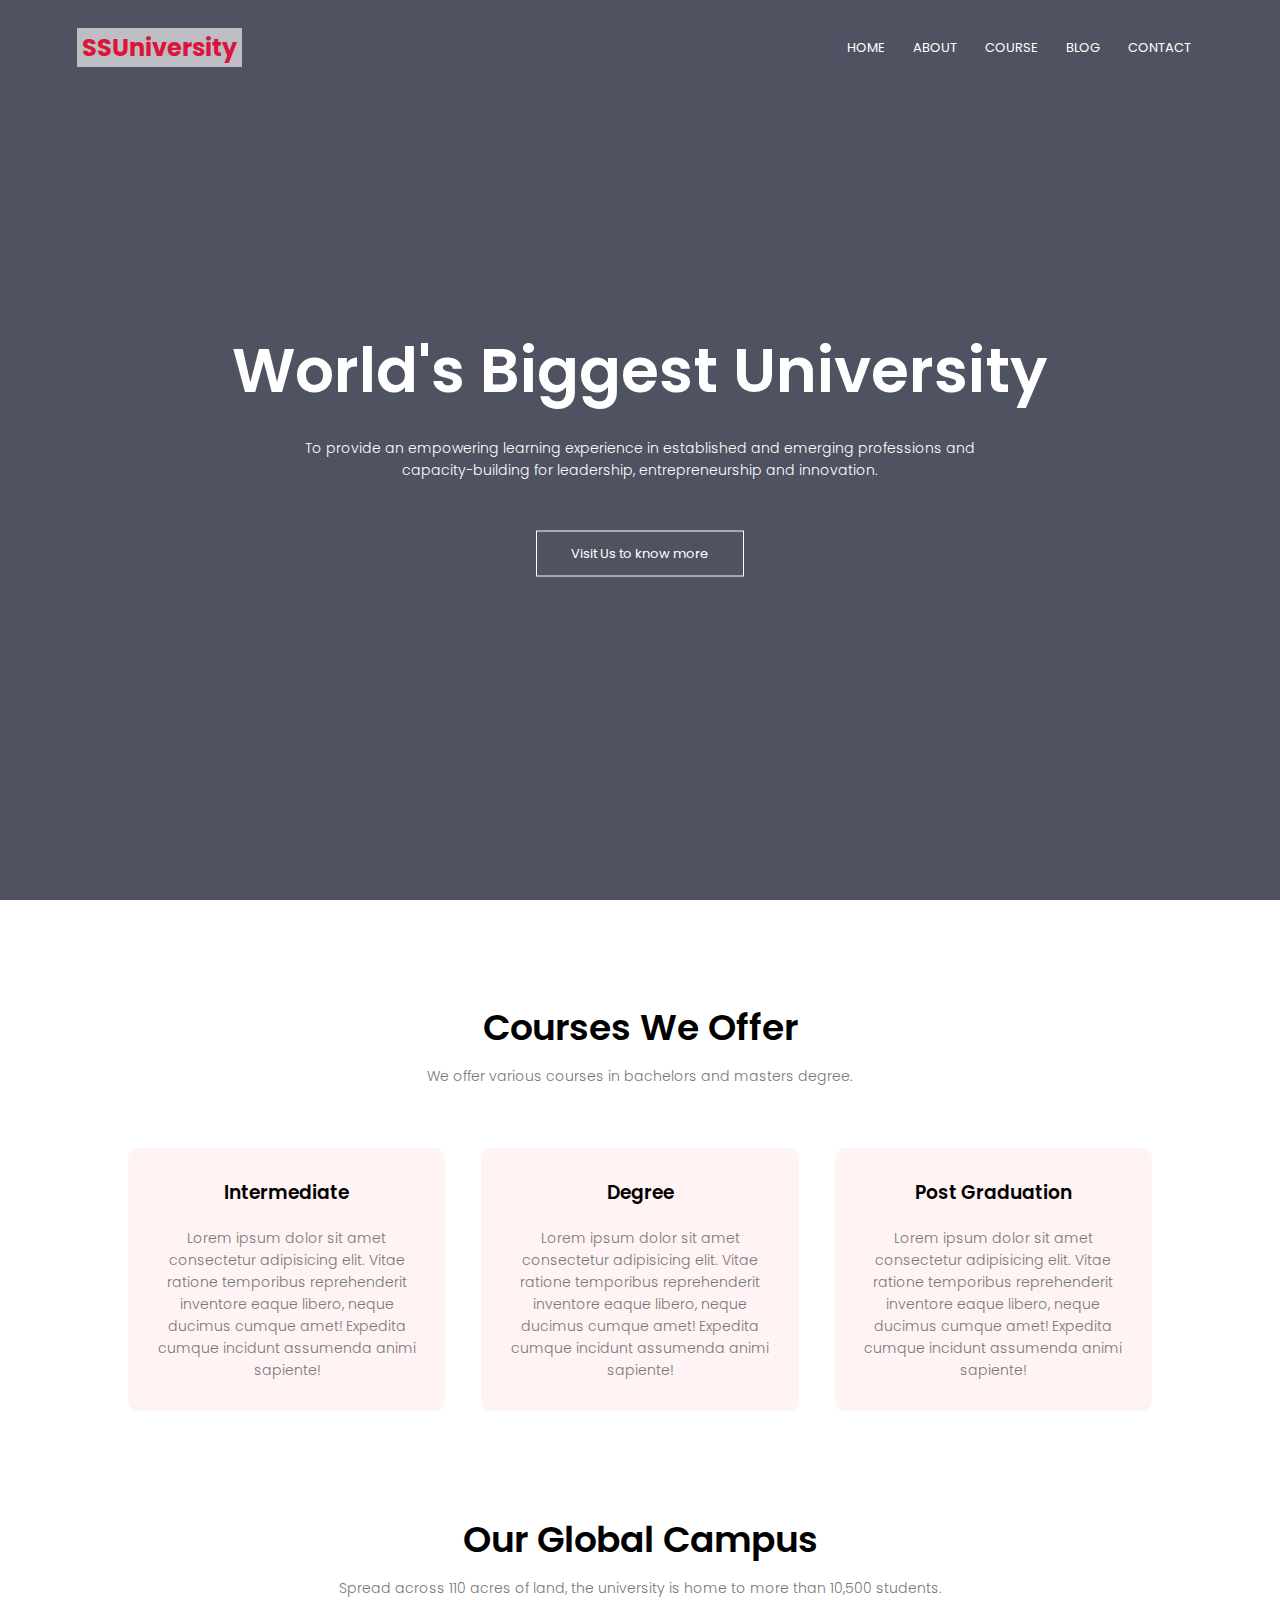
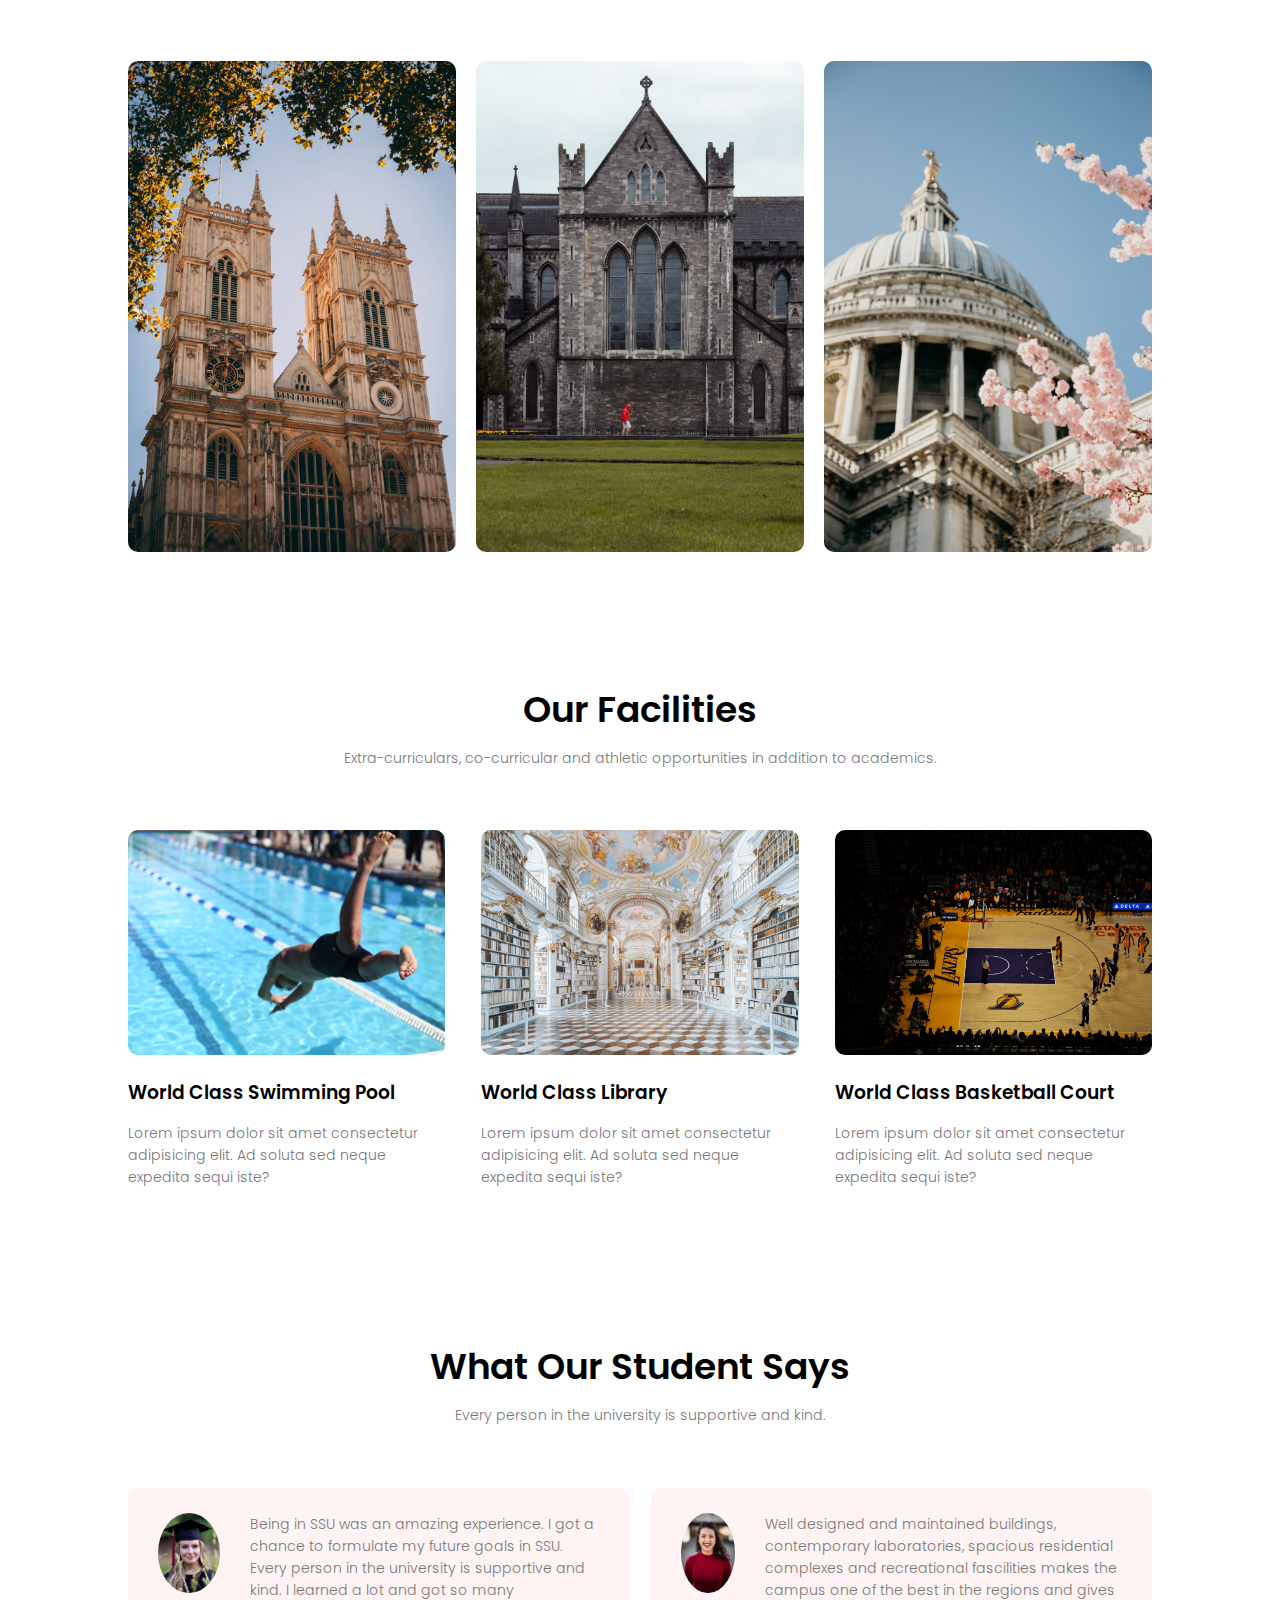
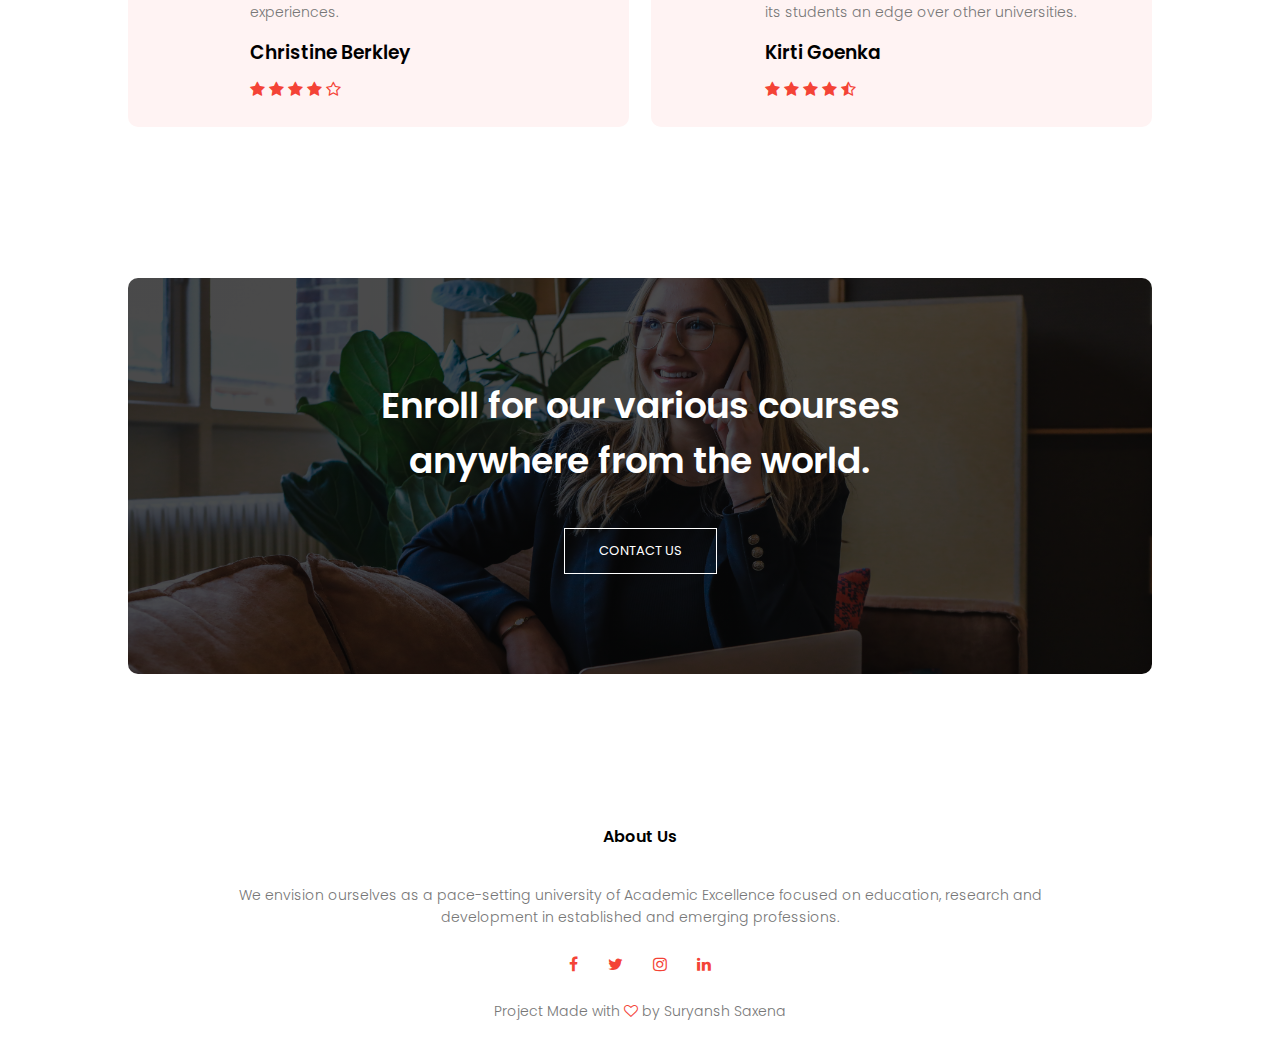
==== index.html @ 86927f14 "index done and about course blog done" ====
<!DOCTYPE html>
<html lang="en">

<head>
    <meta charset="UTF-8">
    <meta http-equiv="X-UA-Compatible" content="IE=edge">
    <meta name="viewport" content="width=device-width, initial-scale=1.0">
    <title>SS University</title>
    <link rel="stylesheet" href="style.css">
    <link rel="preconnect" href="https://fonts.googleapis.com">
    <link rel="preconnect" href="https://fonts.gstatic.com" crossorigin>
    <link href="https://fonts.googleapis.com/css2?family=Poppins:wght@100;200;300;400;600;700&display=swap"
        rel="stylesheet">
    <link rel="stylesheet" href="https://cdnjs.cloudflare.com/ajax/libs/font-awesome/4.7.0/css/font-awesome.min.css">
</head>

<body>
    <section class="header">
        <nav>
            <a href="index.html" class="logo">SSUniversity</a>
            <div class="nav-links" id="navLinks">
                <i class="fa fa-times" aria-hidden="true" onclick="hideMenu()"></i>
                <ul>
                    <li><a href="">HOME</a></li>
                    <li><a href="">ABOUT</a></li>
                    <li><a href="">COURSE</a></li>
                    <li><a href="">BLOG</a></li>
                    <li><a href="">CONTACT</a></li>
                </ul>
            </div>
            <i class="fa fa-bars" aria-hidden="true" onclick="showMenu()"></i>
        </nav>
        <div class="text-box">
            <h1>World's Biggest University</h1>
            <p>
                To provide an empowering learning experience in established and emerging professions and <br>
                capacity-building for leadership, entrepreneurship and innovation.
            </p>
            <a href="" class="hero-btn">Visit Us to know more</a>
        </div>
    </section>

    <!-- course -->
    <section class="course">
        <h1>Courses We Offer</h1>
        <p>We offer various courses in bachelors and masters degree.</p>
        <div class="row">
            <div class="course-col">
                <h3>Intermediate</h3>
                <p>Lorem ipsum dolor sit amet consectetur adipisicing elit. Vitae ratione temporibus reprehenderit
                    inventore eaque libero, neque ducimus cumque amet! Expedita cumque incidunt assumenda animi
                    sapiente!</p>
            </div>
            <div class="course-col">
                <h3>Degree</h3>
                <p>Lorem ipsum dolor sit amet consectetur adipisicing elit. Vitae ratione temporibus reprehenderit
                    inventore eaque libero, neque ducimus cumque amet! Expedita cumque incidunt assumenda animi
                    sapiente!</p>
            </div>
            <div class="course-col">
                <h3>Post Graduation</h3>
                <p>Lorem ipsum dolor sit amet consectetur adipisicing elit. Vitae ratione temporibus reprehenderit
                    inventore eaque libero, neque ducimus cumque amet! Expedita cumque incidunt assumenda animi
                    sapiente!</p>
            </div>
        </div>
    </section>

    <!-- ----------campus-------- -->
    <section class="campus">
        <h1>Our Global Campus</h1>
        <p>Spread across 110 acres of land, the university is home to more than 10,500 students.</p>

        <div class="row">
            <div class="campus-col">
                <img src="img/charles-postiaux-FLgZIZArcHg-unsplash.jpg">
                <div class="layer">
                    <h3>SHIMLA</h3>
                </div>
            </div>
            <div class="campus-col">
                <img src="img/alessandro-cavestro-4buWGM7wqcU-unsplash.jpg">
                <div class="layer">
                    <h3>KULLU MANALI</h3>
                </div>
            </div>
            <div class="campus-col">
                <img src="img/nik-guiney-IVO6tozN6ZQ-unsplash.jpg">
                <div class="layer">
                    <h3>DEHRADHUN</h3>
                </div>
            </div>
        </div>
    </section>

    <!-- ---facilities--- -->
    <section class="facilities">
        <h1>Our Facilities</h1>
        <p> Extra-curriculars, co-curricular and athletic opportunities in addition to academics.</p>
        <div class="row">
            <div class="facilities-col">
                <img src="img/brian-matangelo-gRof2_Ftu7A-unsplash.jpg">
                <h3>World Class Swimming Pool</h3>
                <p>Lorem ipsum dolor sit amet consectetur adipisicing elit. Ad soluta sed neque expedita sequi iste?</p>
            </div>
            <div class="facilities-col">
                <img src="img/valdemaras-d-7VPFyhB_j8Y-unsplash.jpg">
                <h3>World Class Library</h3>
                <p>Lorem ipsum dolor sit amet consectetur adipisicing elit. Ad soluta sed neque expedita sequi iste?</p>
            </div>
            <div class="facilities-col">
                <img src="img/ramiro-pianarosa-8hW2ZB4OHZ0-unsplash.jpg">
                <h3>World Class Basketball Court</h3>
                <p>Lorem ipsum dolor sit amet consectetur adipisicing elit. Ad soluta sed neque expedita sequi iste?</p>
            </div>
        </div>
    </section>
    <!-- ------testimonials------ -->

    <section class="testimonials">
        <h1>What Our Student Says</h1>
        <p>Every person in the university is supportive and kind.</p>
        <div class="row">
            <div class="testimonials-col">
                <img src="img/donald-teel-jzcXsWmvKlw-unsplash.jpg">
                <div>
                    <p>
                        Being in SSU was an amazing experience. I got a chance to formulate my future goals in SSU.
                        Every person in the university is supportive and kind. I learned a lot and got so many
                        experiences.
                    </p>
                    <h3>Christine Berkley</h3>
                    <i class="fa fa-star" aria-hidden="true"></i>
                    <i class="fa fa-star" aria-hidden="true"></i>
                    <i class="fa fa-star" aria-hidden="true"></i>
                    <i class="fa fa-star" aria-hidden="true"></i>
                    <i class="fa fa-star-o" aria-hidden="true"></i>
                </div>
            </div>
            <div class="testimonials-col">
                <img src="img/michael-dam-mEZ3PoFGs_k-unsplash.jpg">
                <div>
                    <p>
                        Well designed and maintained buildings, contemporary laboratories, spacious residential
                        complexes and recreational fascilities makes the campus one of the best in the regions and gives
                        its students an edge over other universities.
                    </p>
                    <h3>Kirti Goenka</h3>
                    <i class="fa fa-star" aria-hidden="true"></i>
                    <i class="fa fa-star" aria-hidden="true"></i>
                    <i class="fa fa-star" aria-hidden="true"></i>
                    <i class="fa fa-star" aria-hidden="true"></i>
                    <i class="fa fa-star-half-o" aria-hidden="true"></i>
                </div>
            </div>
        </div>
    </section>
    <!-- ----Call to action---- -->
    <section class="cta">
        <h1>Enroll for our various courses <br> anywhere from the world.</h1>
        <a href="" class="hero-btn">CONTACT US</a>
    </section>
    <!-- --------footer--------- -->
    <section class="footer">
        <h4>About Us</h4>
        <p>We envision ourselves as a pace-setting university of Academic Excellence focused on education, research and <br>
            development in established and emerging professions.
        </p>
        <div class="icons">
            <i class="fa fa-facebook" aria-hidden="true"></i>
            <i class="fa fa-twitter" aria-hidden="true"></i>
            <i class="fa fa-instagram" aria-hidden="true"></i>
            <i class="fa fa-linkedin" aria-hidden="true"></i>
        </div>
        <p>Project Made with <i class="fa fa-heart-o" aria-hidden="true"></i> by Suryansh Saxena</p>
    </section>
    <!-- JavaScript for Menu -->
    <script>
        var navLinks = document.getElementById("navLinks");
        function showMenu() {
            navLinks.style.right = "0";
        }
        function hideMenu() {
            navLinks.style.right = "-200px";
        }
    </script>

</body>

</html>
---- style.css ----
*{
    margin: 0;
    padding: 0;
    font-family: 'Poppins', sans-serif;
}
.header{
    min-height: 100vh;
    width: 100%;
    background-image: linear-gradient(rgba(4,9,30,0.7),rgba(4,9,30,0.7)),url(img/zhanhui-li-1iuxWsIZ6ko-unsplash.jpg);
    background-position: center;
    background-size: cover;
    position: relative;
}
nav{
    display: flex;
    padding: 2% 6%;
    justify-content: space-between;
    align-items: center;
}
nav .logo{
    text-decoration: none;
    color: crimson;
    font-size: 24px;
    font-weight: bolder;
    background-color: rgba(255, 255, 255, 0.623);
    padding: 2px 5px 2px 5px;
}
.nav-links{
    flex: 1;
    text-align: right;
}
.nav-links ul li{
    list-style: none;
    display: inline-block;
    padding: 8px 12px;
    position: relative;
}
.nav-links ul li a{
    color: #fff;
    text-decoration: none;
    font-size: 13px;
}
.nav-links ul li::after{
    content: '';
    width: 0%;
    height: 2px;
    background: #f44336;
    display: block;
    margin: auto;
    transition: 0.5s;
}
.nav-links ul li:hover::after{
    width: 100%;
}
.text-box{
    width: 90%;
    color: #fff;
    position: absolute;
    top: 50%;
    left: 50%;
    transform: translate(-50%,-50%);
    text-align: center;
}
.text-box h1{
    font-size: 62px;
}
.text-box p{
    margin: 10px 0 40px;
    font-size: 14px;
    color: white;
}
.hero-btn{
    display: inline-block;
    text-decoration: none;
    color: white;
    border: 1px solid white;
    padding: 12px 34px;
    font-size: 13px;
    background: transparent;
    position: relative;
    cursor: pointer;
}
.hero-btn:hover{
    border: 1px solid #f44336;
    background: #f44336;
    transition: 1s;
}
nav .fa{
    display: none;
}
@media(max-width: 700px){
    .text-box h1{
        font-size: 20px;
    }
    .nav-links ul li{
        display: block;
    }
    .nav-links{
        position: absolute;
        background: #f44336;
        height: 100vh;
        width: 200px;
        top: 0;
        right: -200px;
        text-align: left;
        z-index: 2;
        transition: 1s;
    }
    nav .fa{
        display: block;
        color: white;
        margin: 10px;
        font-size: 22px;
        cursor: pointer;
    }
    .nav-links ul{
        padding: 30px;
    }
}
 /* --------------course----------------- */

 .course{
     width: 80%;
     margin: auto;
     text-align: center;
     padding-top: 100px;
 }
 h1{
     font-size: 36px;
     font-weight: 600;
 }
p{
    color: #777;
    font-size: 14px;
    font-weight: 300;
    line-height: 22px;
    padding: 10px;
}
.row{
    margin-top: 5%;
    display: flex;
    justify-content: space-between;
}
.course-col{
    flex-basis: 31%;
    background: #fff3f3;
    border-radius: 10px;
    margin-bottom: 5%;
    padding: 20px 12px;
    box-sizing: border-box;
    transition: 0.5s;
}
h3{
    text-align: center;
    font-weight: 600;
    margin: 10px 0;
}
.course-col:hover{
    box-shadow: 0 0 20px 0 rgba(0,0,0,0.2);
}
@media(max-width:700px){
    .row{
        flex-direction: column;
    }
}
/* -------campus-------- */
.campus{
    width: 80%;
    margin: auto;
    text-align: center;
    padding-top: 50px;
}
.campus-col{
    flex-basis: 32%;
    border-radius: 10px;
    margin-bottom: 30px;
    position: relative;
    overflow: hidden;
}
.campus-col img{
    width: 100%;
    display: block;
}
.layer{
    background: transparent;
    height: 100%;
    width: 100%;
    position: absolute;
    top: 0;
    left: 0;
    transition: 0.5s;
}
.layer:hover{
    background: rgba(226,0,0,0.7);
}
.layer h3{
    width: 100%;
    font-weight: 500;
    color: white;
    font-size: 26px;
    bottom: 0;
    left: 50%;
    opacity: 0;
    transform: translateX(-50%);
    position: absolute;
    transition: 0.5s;
}
.layer:hover h3{
    bottom: 49%;
    opacity: 1;
}
/* -------facilities------ */
.facilities{
    width: 80%;
    margin: auto;
    text-align: center;
    padding-top: 100px;
}
.facilities-col{
    flex-basis: 31%;
    border-radius: 10px;
    margin-bottom: 5%;
    text-align: left;
}
.facilities-col img{
    width: 100%;
    height: 225px;
    border-radius: 10px;
}
.facilities-col p{
    padding: 0;
}
.facilities-col h3{
    margin-top: 16px;
    margin-bottom: 15px;
    text-align: left;
}
/* -----testimonials----- */
.testimonials{
    width: 80%;
    margin: auto;
    padding-top: 100px;
    text-align: center;
}
.testimonials-col{
    flex-basis: 44%;
    border-radius: 10px;
    margin-bottom: 5%;
    text-align: left;
    background: #fff3f3;
    padding: 25px;
    cursor: pointer;
    display: flex;
}
.testimonials-col img{
    height: 80px;
    margin-left: 5px;
    margin-right: 30px;
    border-radius: 50%;
}
.testimonials-col p{
    padding: 0;
}
.testimonials-col h3{
    margin-top: 15px;
    text-align: left;
}
.testimonials-col .fa{
    color: #f44336;
}
@media(max-width: 700px){
    .testimonials-col img{
        margin-left: 0;
        margin-right: 15px;
    }
}
/* -------call to action----- */
.cta{
    margin:  100px auto;
    width: 80%;
    background-image: linear-gradient(rgba(0,0,0,0.7),rgba(0,0,0,0.7)),url(img/magnet-me-315vPGsAFUk-unsplash.jpg);
    background-position: center;
    background-size: cover;
    border-radius: 10px;
    text-align: center;
    padding: 100px 0;
}
.cta h1{
    color: white;
    margin-bottom: 40px;
    padding: 0;
}
@media(max-width: 700px){
    .cta h1{
        font-size: 24px;
    }
}
/* -----------foooter--------- */
.footer{
    width: 100%;
    text-align: center;
    padding: 30px 0;
}
.footer h4{
    margin-bottom: 25px;
    margin-top: 20px;
    font-weight: 600;
}
.icons .fa{
    color: #f44336;
    margin: 0 13px;
    cursor: pointer;
    padding: 18px 0;
}
.fa-heart-o{
    color: #f44336;
}
/* ---------About us page------------ */
.sub-header{
    height: 50vh;
    width: 100%;
    background-image: linear-gradient(rgba(4,9,30,0.7),rgba(4,9,30,0.7)),url(img/jasmine-coro-3NgnoYlNKdk-unsplash.jpg);
    background-position: center;
    background-size: cover;
    text-align: center;
    color: white;
}
.sub-header h1{
    margin-top: 100px;
}
.about-us{
    width: 80%;
    margin: auto;
    padding-top: 80px;
    padding-bottom: 50px;
}
.about-col{
    flex-basis: 48%;
    padding: 30px 2px;
}
.about-col img{
    width: 100%;
}
.about-col h1{
    padding-top: 0;
}
.about-col p{
    padding: 15px 0 25px;
}
.red-btn{
    border: 1px solid #f44336;
    color: #f44336;
    background: transparent;
}
.red-btn:hover{
    color: white;
}
/* blog page */
.blog{
    width: 80%;
    margin: auto;
    padding: 60px 0;
}
.blog-left{
    flex-basis: 65%;
}
.blog-left img{
    width: 100%;
}
.blog-left h2{
    color: #222;
    font-weight: 600;
    margin: 30px 0;
}
.blog-left p{
    color: #999;
    padding: 0;
}
.blog-right{
    flex-basis: 32%;
}
.blog-right h3{
    background: #f44336;
    color: #fff;
    padding: 7px 0;
    font-size: 16px;
    margin-bottom: 20px;
}
.blog-right div{
    display: flex;
    align-items: center;
    justify-content: space-between;
    color: #555;
    padding: 8px;
    box-sizing: border-box;
}
.comment-box{
    border: 1px solid #ccc;
    margin: 50px 0;
    padding: 10px 20px;
}
.comment-box h3{
    text-align: left;
}
.comment-form input,.comment-box textarea{
    width: 100%;
    padding: 10px;
    margin: 15px 0;
    box-sizing: border-box;
    border: none;
    outline: none;
    background: #f0f0f0;
}
.comment-form button{
    margin: 10px 0;;
}
@media(max-width:700px){
    .sub-header h1{
        font-size: 24px;
    }
}
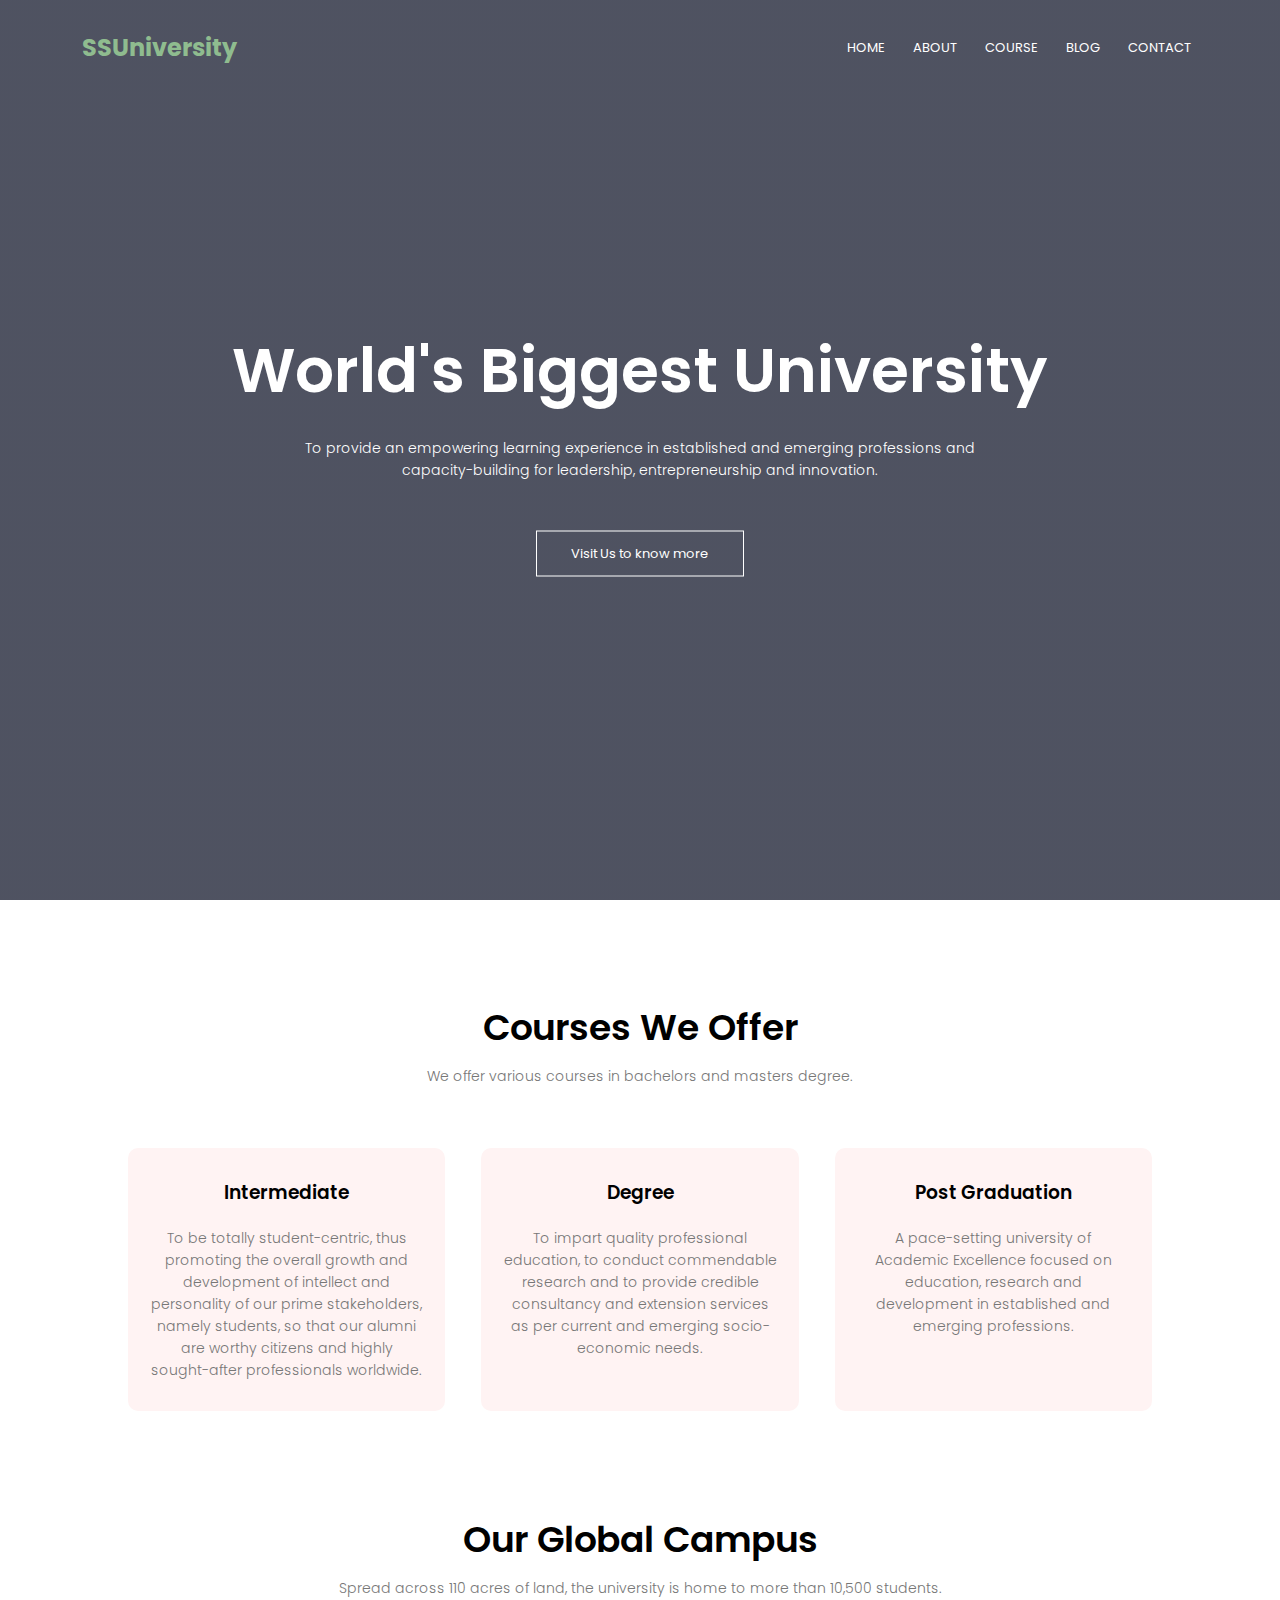
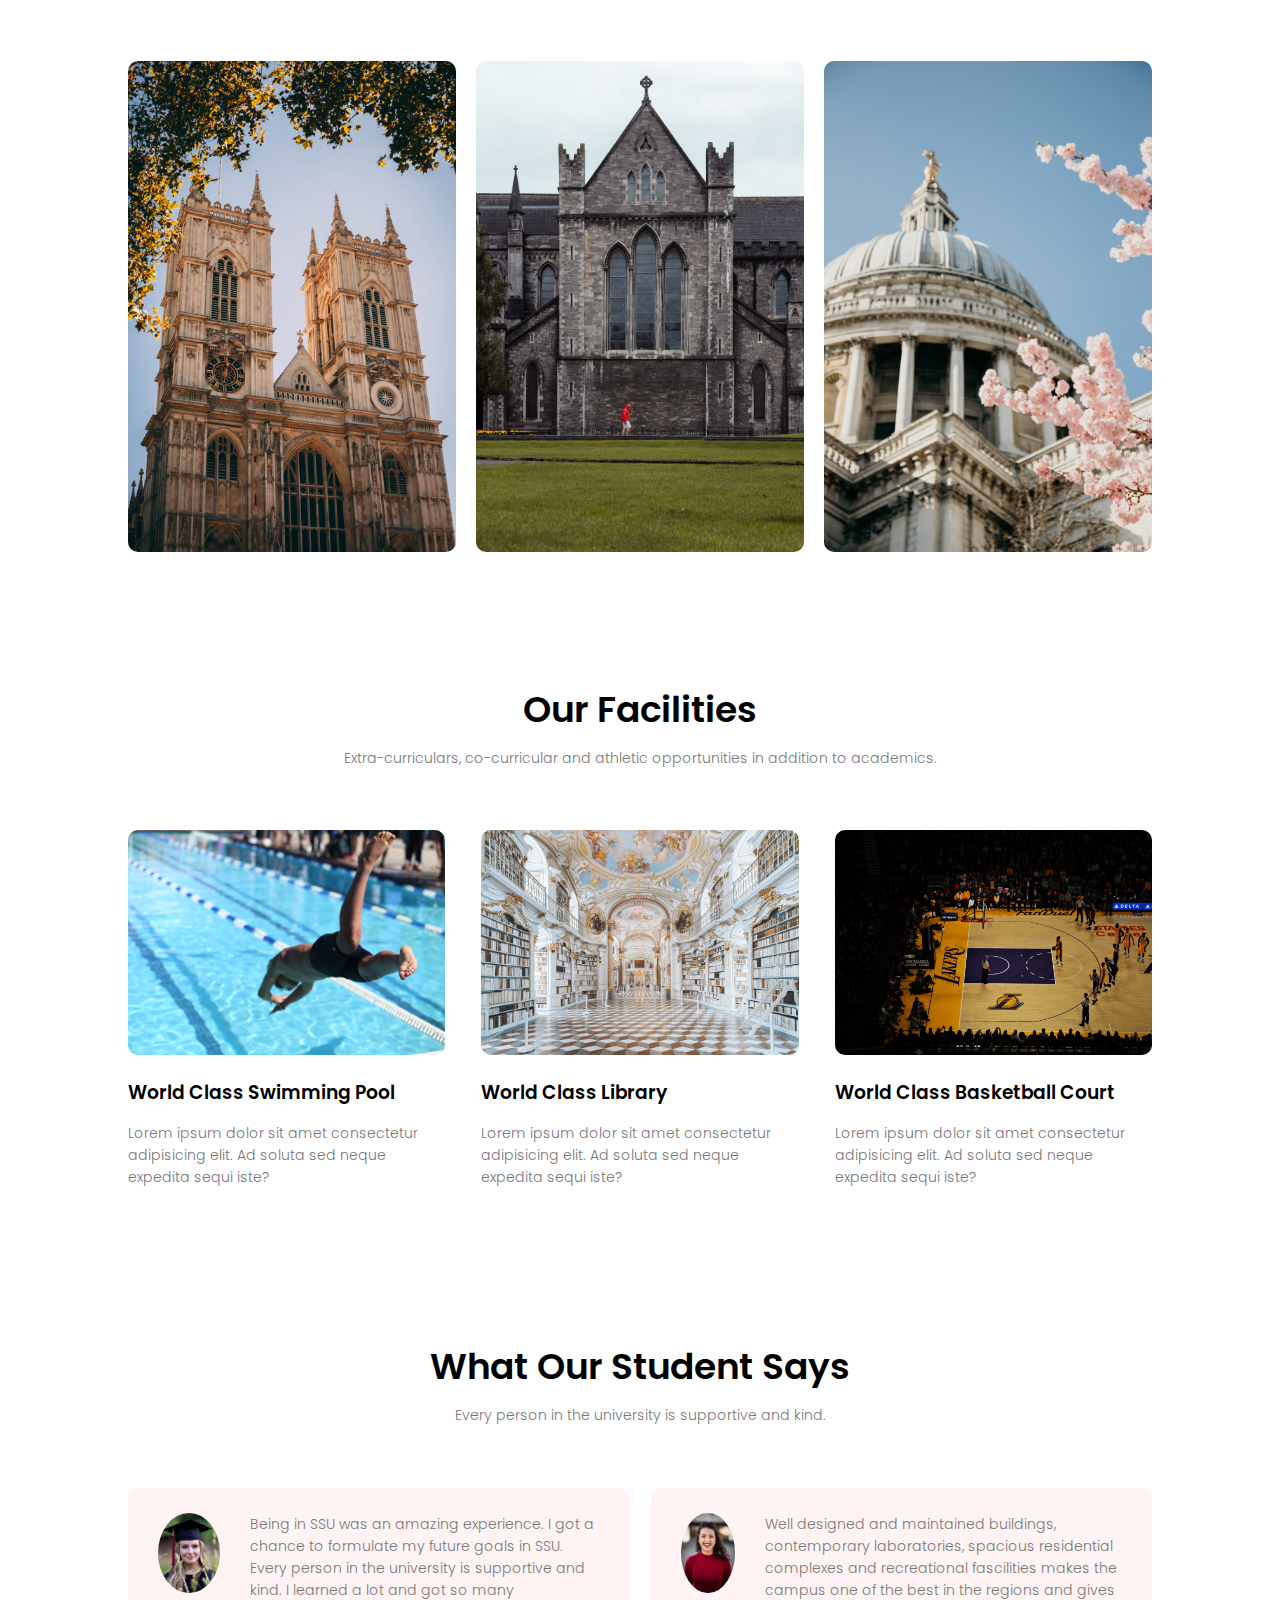
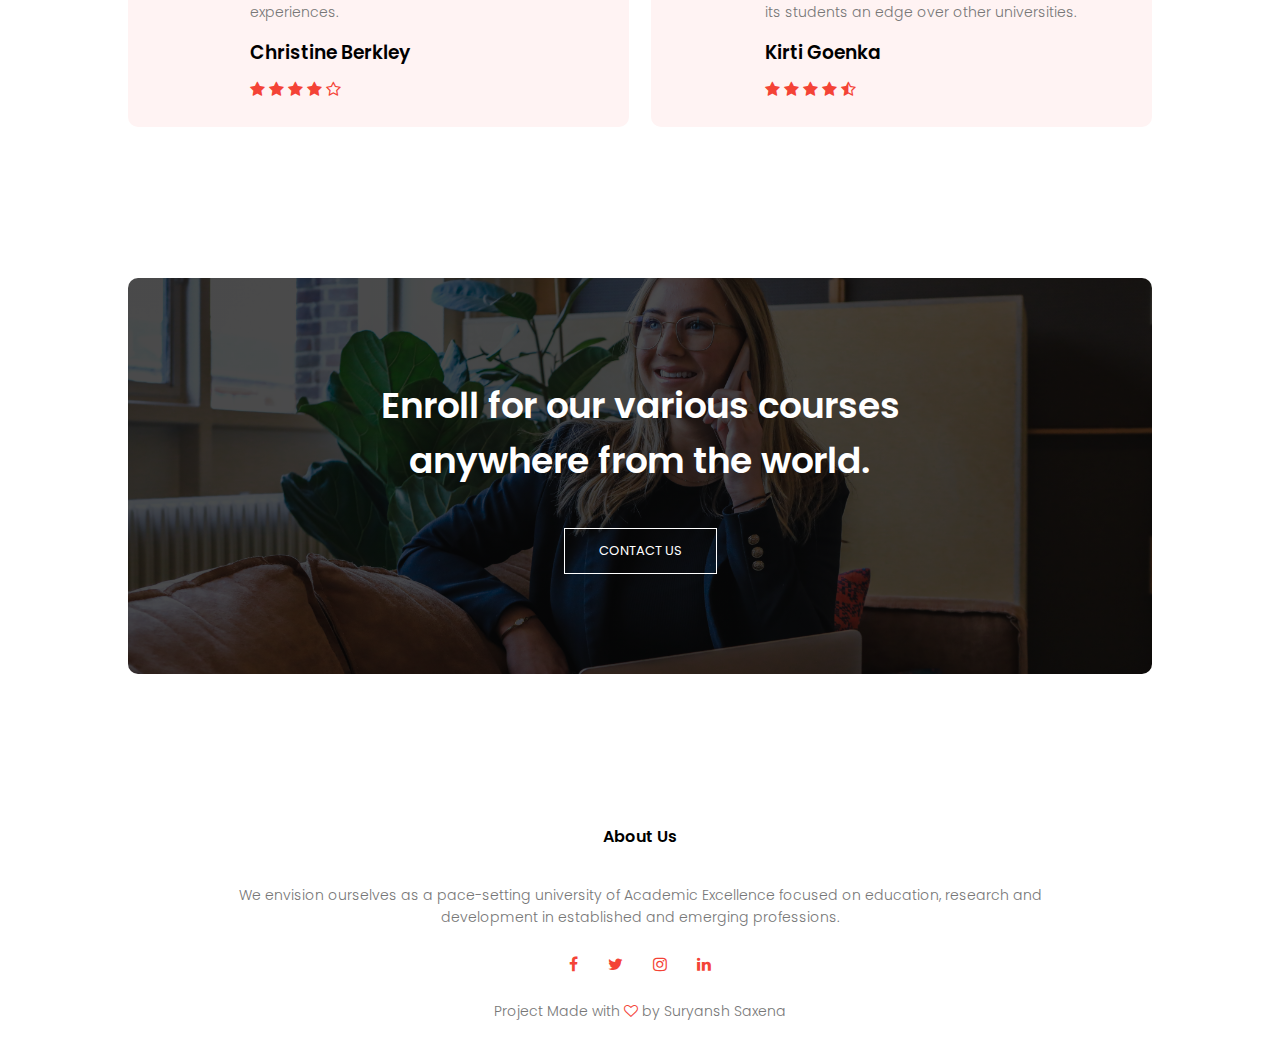
==== commit fec0d414: "commit" ====
--- a/index.html
+++ b/index.html
@@ -21,11 +21,11 @@
             <div class="nav-links" id="navLinks">
                 <i class="fa fa-times" aria-hidden="true" onclick="hideMenu()"></i>
                 <ul>
-                    <li><a href="">HOME</a></li>
-                    <li><a href="">ABOUT</a></li>
-                    <li><a href="">COURSE</a></li>
-                    <li><a href="">BLOG</a></li>
-                    <li><a href="">CONTACT</a></li>
+                    <li><a href="index.html">HOME</a></li>
+                    <li><a href="About.html">ABOUT</a></li>
+                    <li><a href="Course.html">COURSE</a></li>
+                    <li><a href="Blog.html">BLOG</a></li>
+                    <li><a href="Contact.html">CONTACT</a></li>
                 </ul>
             </div>
             <i class="fa fa-bars" aria-hidden="true" onclick="showMenu()"></i>
@@ -36,7 +36,7 @@
                 To provide an empowering learning experience in established and emerging professions and <br>
                 capacity-building for leadership, entrepreneurship and innovation.
             </p>
-            <a href="" class="hero-btn">Visit Us to know more</a>
+            <a href="Blog.html" class="hero-btn">Visit Us to know more</a>
         </div>
     </section>
 
@@ -47,21 +47,19 @@
         <div class="row">
             <div class="course-col">
                 <h3>Intermediate</h3>
-                <p>Lorem ipsum dolor sit amet consectetur adipisicing elit. Vitae ratione temporibus reprehenderit
-                    inventore eaque libero, neque ducimus cumque amet! Expedita cumque incidunt assumenda animi
-                    sapiente!</p>
+                <p>To be totally student-centric, thus promoting the overall growth and development of intellect and
+                    personality of our prime stakeholders, namely students, so that our alumni are worthy citizens and
+                    highly sought-after professionals worldwide.</p>
             </div>
             <div class="course-col">
                 <h3>Degree</h3>
-                <p>Lorem ipsum dolor sit amet consectetur adipisicing elit. Vitae ratione temporibus reprehenderit
-                    inventore eaque libero, neque ducimus cumque amet! Expedita cumque incidunt assumenda animi
-                    sapiente!</p>
+                <p>To impart quality professional education, to conduct commendable research and to provide credible
+                    consultancy and extension services as per current and emerging socio-economic needs.</p>
             </div>
             <div class="course-col">
                 <h3>Post Graduation</h3>
-                <p>Lorem ipsum dolor sit amet consectetur adipisicing elit. Vitae ratione temporibus reprehenderit
-                    inventore eaque libero, neque ducimus cumque amet! Expedita cumque incidunt assumenda animi
-                    sapiente!</p>
+                <p>A pace-setting university of Academic Excellence focused on education, research and development in
+                    established and emerging professions.</p>
             </div>
         </div>
     </section>
@@ -158,12 +156,13 @@
     <!-- ----Call to action---- -->
     <section class="cta">
         <h1>Enroll for our various courses <br> anywhere from the world.</h1>
-        <a href="" class="hero-btn">CONTACT US</a>
+        <a href="Contact.html" class="hero-btn">CONTACT US</a>
     </section>
     <!-- --------footer--------- -->
     <section class="footer">
         <h4>About Us</h4>
-        <p>We envision ourselves as a pace-setting university of Academic Excellence focused on education, research and <br>
+        <p>We envision ourselves as a pace-setting university of Academic Excellence focused on education, research and
+            <br>
             development in established and emerging professions.
         </p>
         <div class="icons">
--- a/style.css
+++ b/style.css
@@ -19,10 +19,10 @@
 }
 nav .logo{
     text-decoration: none;
-    color: crimson;
+    color: darkseagreen;
     font-size: 24px;
     font-weight: bolder;
-    background-color: rgba(255, 255, 255, 0.623);
+    /* background-color: rgba(255, 255, 255, 0.623); */
     padding: 2px 5px 2px 5px;
 }
 .nav-links{
@@ -44,7 +44,7 @@
     content: '';
     width: 0%;
     height: 2px;
-    background: #f44336;
+    background: darkseagreen;
     display: block;
     margin: auto;
     transition: 0.5s;
@@ -96,8 +96,8 @@
         display: block;
     }
     .nav-links{
-        position: absolute;
-        background: #f44336;
+        position: fixed;
+        background: rgba(51, 83, 51, 0.9);
         height: 100vh;
         width: 200px;
         top: 0;
@@ -191,7 +191,7 @@
     transition: 0.5s;
 }
 .layer:hover{
-    background: rgba(226,0,0,0.7);
+    background: rgba(41, 186, 230, 0.562);
 }
 .layer h3{
     width: 100%;
@@ -418,4 +418,49 @@
     .sub-header h1{
         font-size: 24px;
     }
+}
+/* -----contact us page---------- */
+.location{
+    width: 80%;
+    margin: auto;
+    padding: 80px 0;
+}
+.location iframe{
+    width: 100%;
+}
+.contact-us{
+    width: 80%;
+    margin: auto;
+}
+.contact-col{
+    flex-basis: 40%;
+    margin-bottom: 30px;
+}
+.contact-col div{
+    display: flex;
+    align-items: center;
+    margin-bottom: 40px;
+}
+.contact-col div .fa{
+    font-size: 28px;
+    color: #f44336;
+    margin: 10px;
+    margin-right: 30px;
+}
+.contact-col div p{
+    padding: 0;
+}
+.contact-col div h5{
+    font-size: 20px;
+    margin-bottom: 5px;
+    color: #555;
+    font-weight: 400;
+}
+.contact-col input,.contact-col textarea{
+    width: 100%;
+    padding: 15px;
+    margin-bottom: 17px;
+    outline: none;
+    border: 1px solid #ccc;
+    box-sizing: border-box;
 }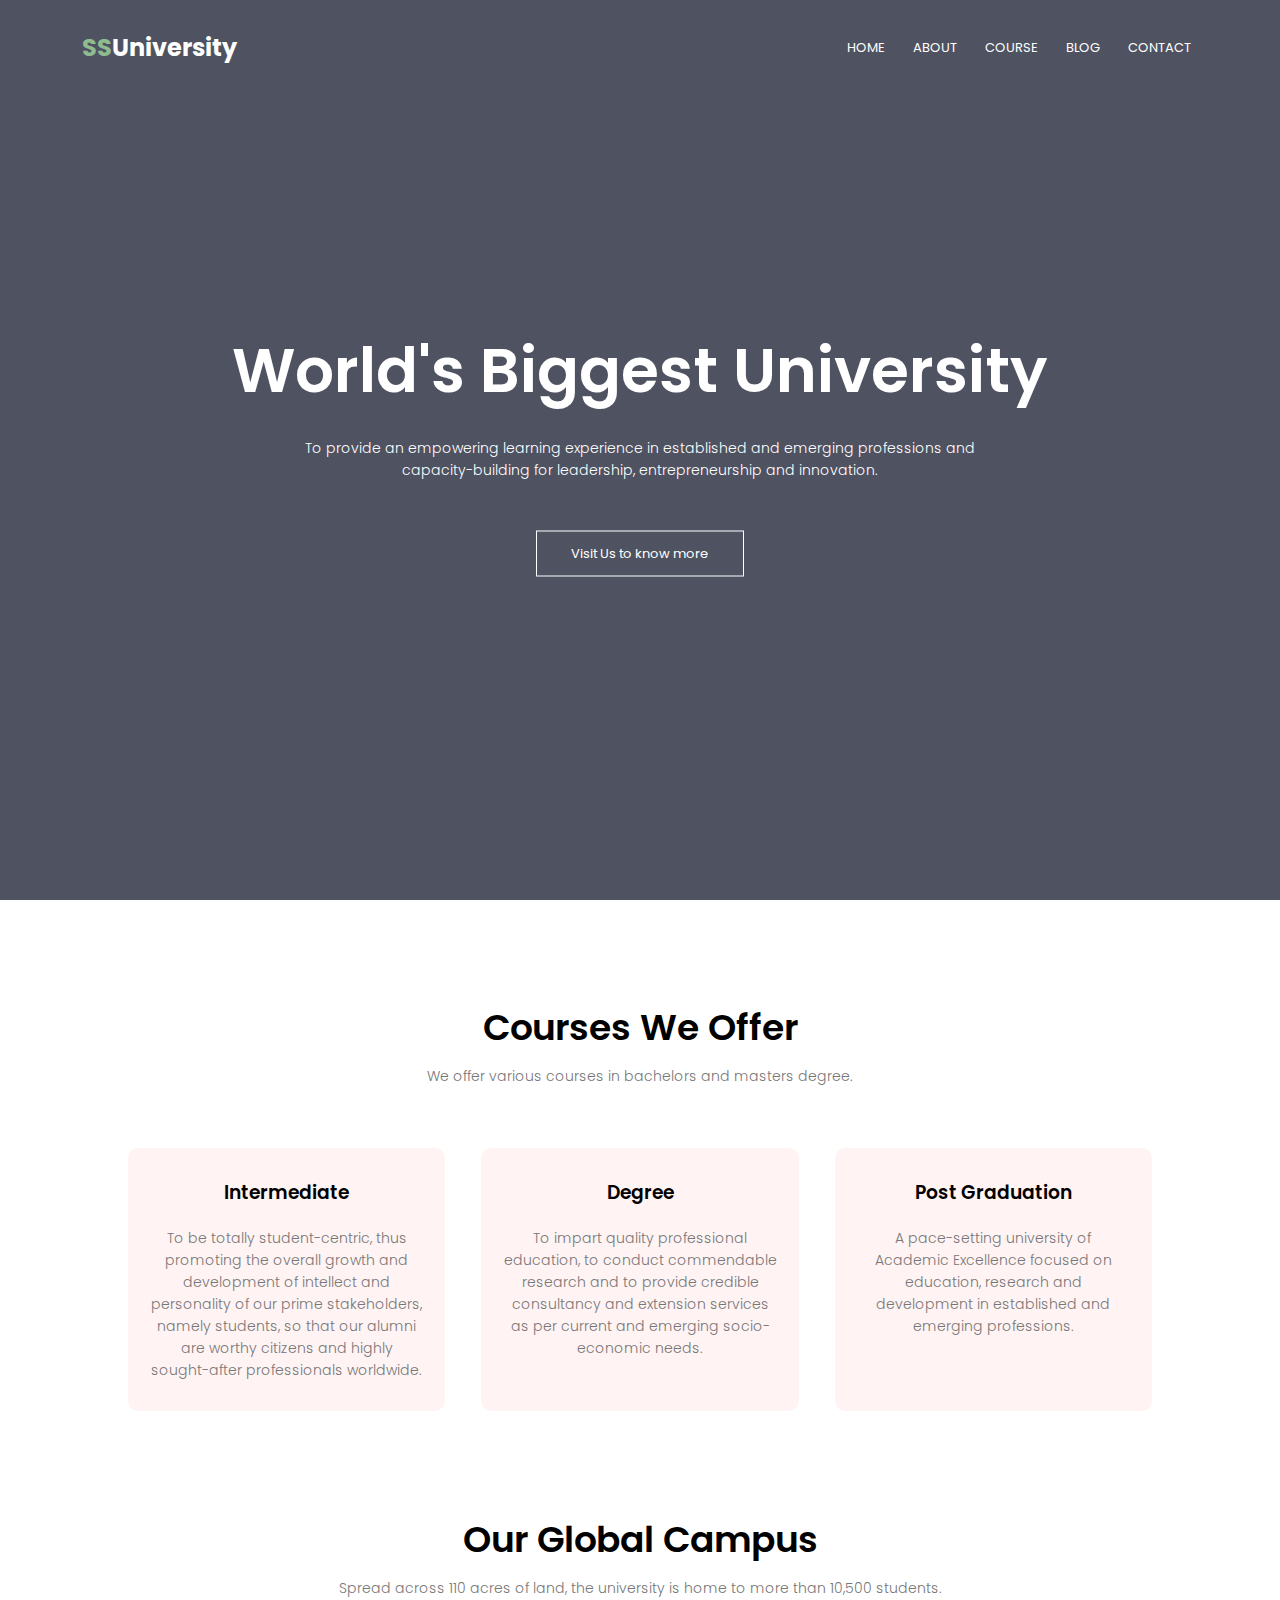
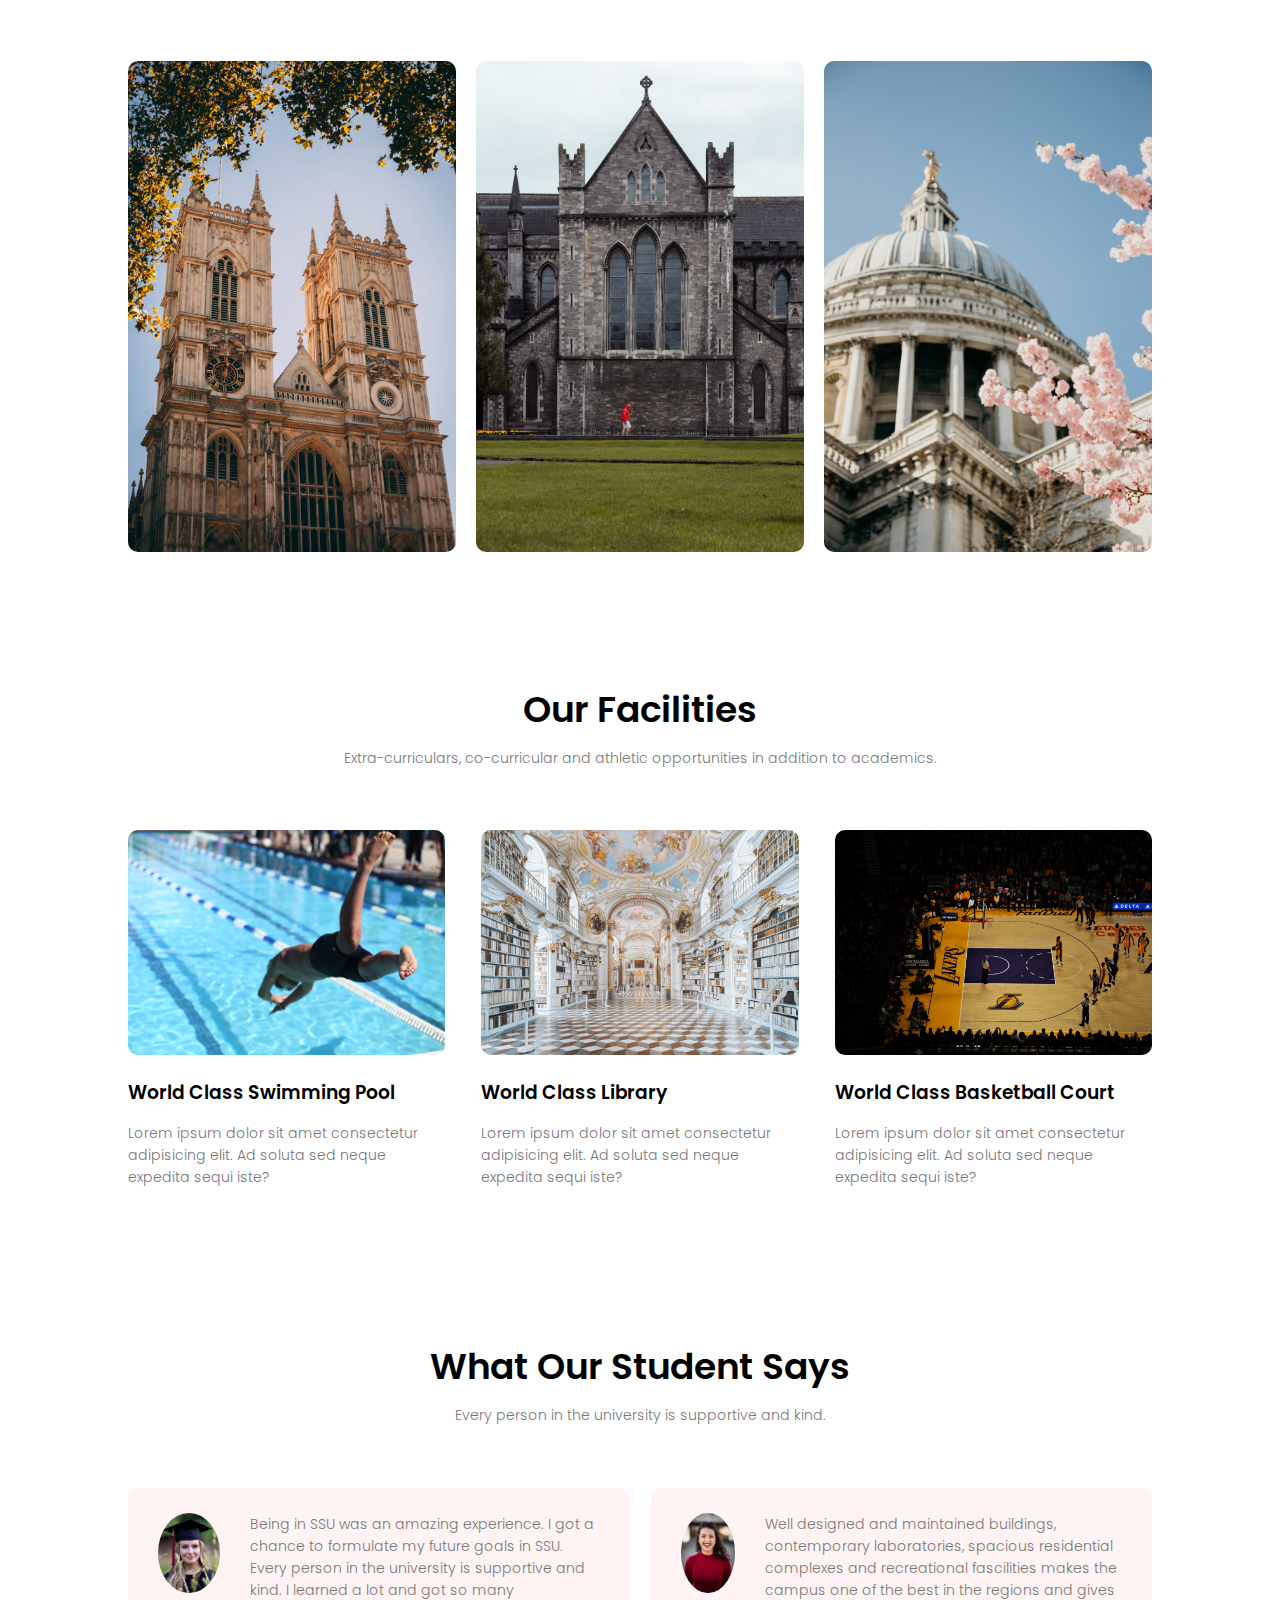
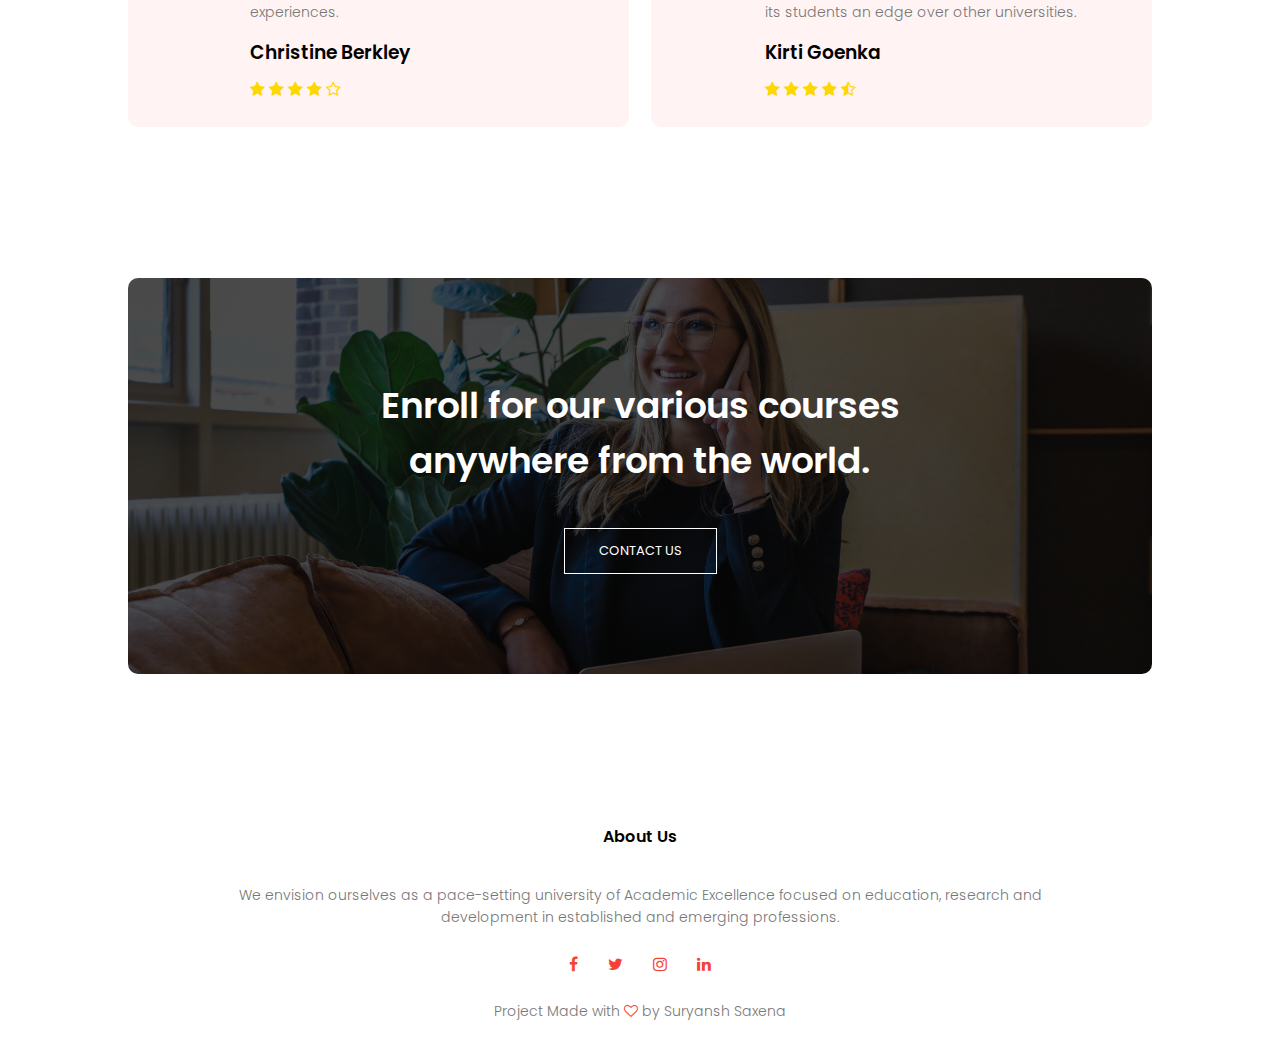
==== commit 01cc5cc2: "Improved" ====
--- a/index.html
+++ b/index.html
@@ -17,7 +17,7 @@
 <body>
     <section class="header">
         <nav>
-            <a href="index.html" class="logo">SSUniversity</a>
+            <a href="index.html" class="logo"><span style="color: darkseagreen;">SS</span>University</a>
             <div class="nav-links" id="navLinks">
                 <i class="fa fa-times" aria-hidden="true" onclick="hideMenu()"></i>
                 <ul>
--- a/style.css
+++ b/style.css
@@ -19,7 +19,7 @@
 }
 nav .logo{
     text-decoration: none;
-    color: darkseagreen;
+    color: white;
     font-size: 24px;
     font-weight: bolder;
     /* background-color: rgba(255, 255, 255, 0.623); */
@@ -266,7 +266,7 @@
     text-align: left;
 }
 .testimonials-col .fa{
-    color: #f44336;
+    color: gold;
 }
 @media(max-width: 700px){
     .testimonials-col img{
